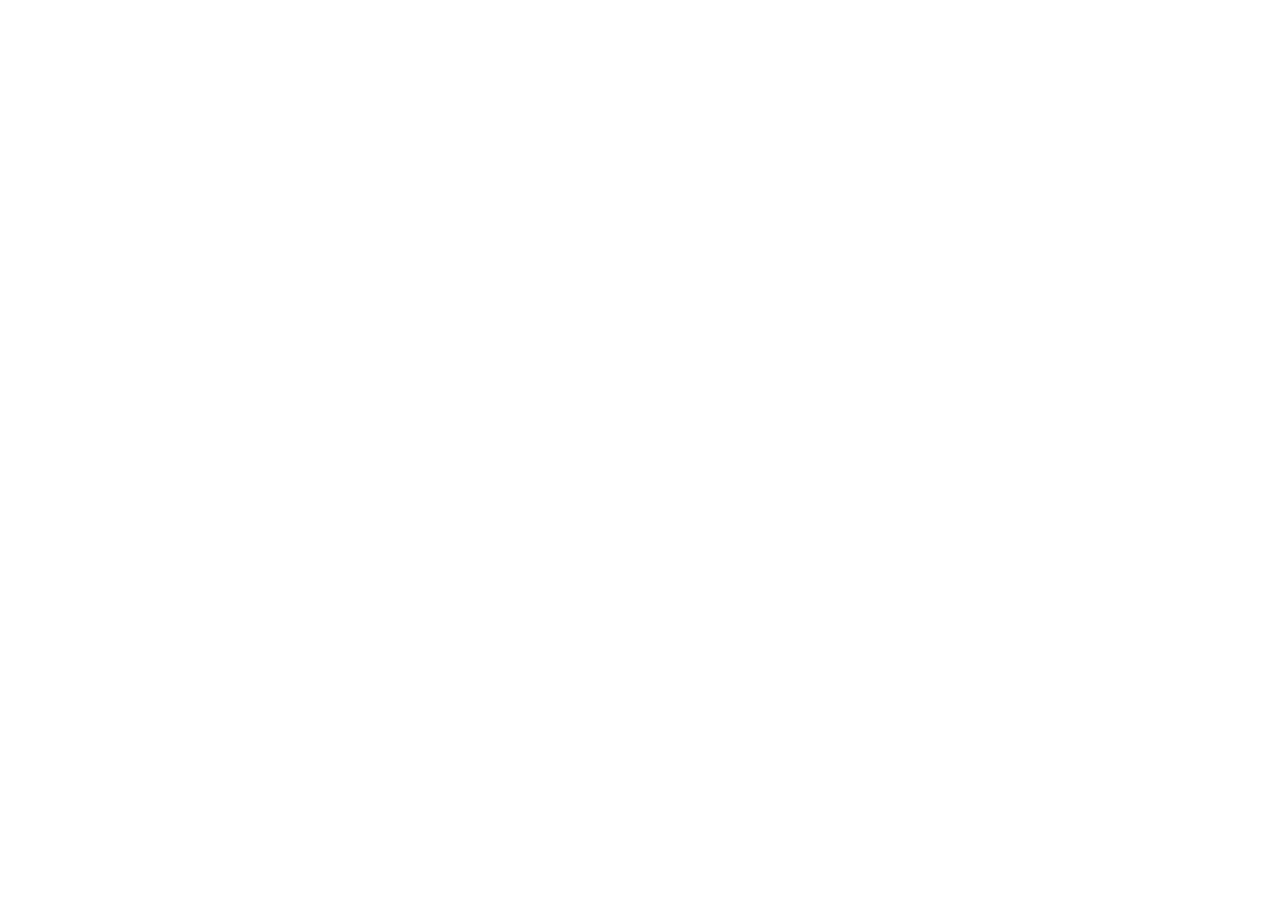
==== frontend/index.html @ 078fadd2 "After adding all the initial project files and setup" ====
<!DOCTYPE html>
<html lang="en">
<head>
    <meta charset="UTF-8">
    <meta name="viewport" content="width=device-width, initial-scale=1.0">
    <title>Dashboard - Inventory Management System</title>
    <!-- Google Fonts -->
    <link rel="preconnect" href="https://fonts.googleapis.com">
    <link rel="preconnect" href="https://fonts.gstatic.com" crossorigin>
    <link href="https://fonts.googleapis.com/css2?family=Poppins:wght@400;700;900&display=swap" rel="stylesheet">
    <!-- Fontawesome -->
    <link rel="stylesheet" href="https://cdnjs.cloudflare.com/ajax/libs/font-awesome/6.7.2/css/all.min.css" />
    <!-- Bootstrap -->
    <link rel="stylesheet" href="https://cdnjs.cloudflare.com/ajax/libs/bootstrap/5.3.3/css/bootstrap.min.css" />
    <!-- Custom Css -->
    <link rel="stylesheet" href="./assets/css/style.css">
    <!-- Js -->
    <script type="module" src="./assets/js/ui.js"></script>

</head>
<body>
    
</body>
</html>
---- frontend/assets/css/style.css ----
*{
    padding: 0;
    margin: 0;
    box-sizing: border-box;
}
:root{
    --white : #fff;
    --white-light : #f7fafc;
    --secondary: #142e14;
    --dark: #232323;
    --accent: #218af0;
    --accent-light: #2065aa;
}
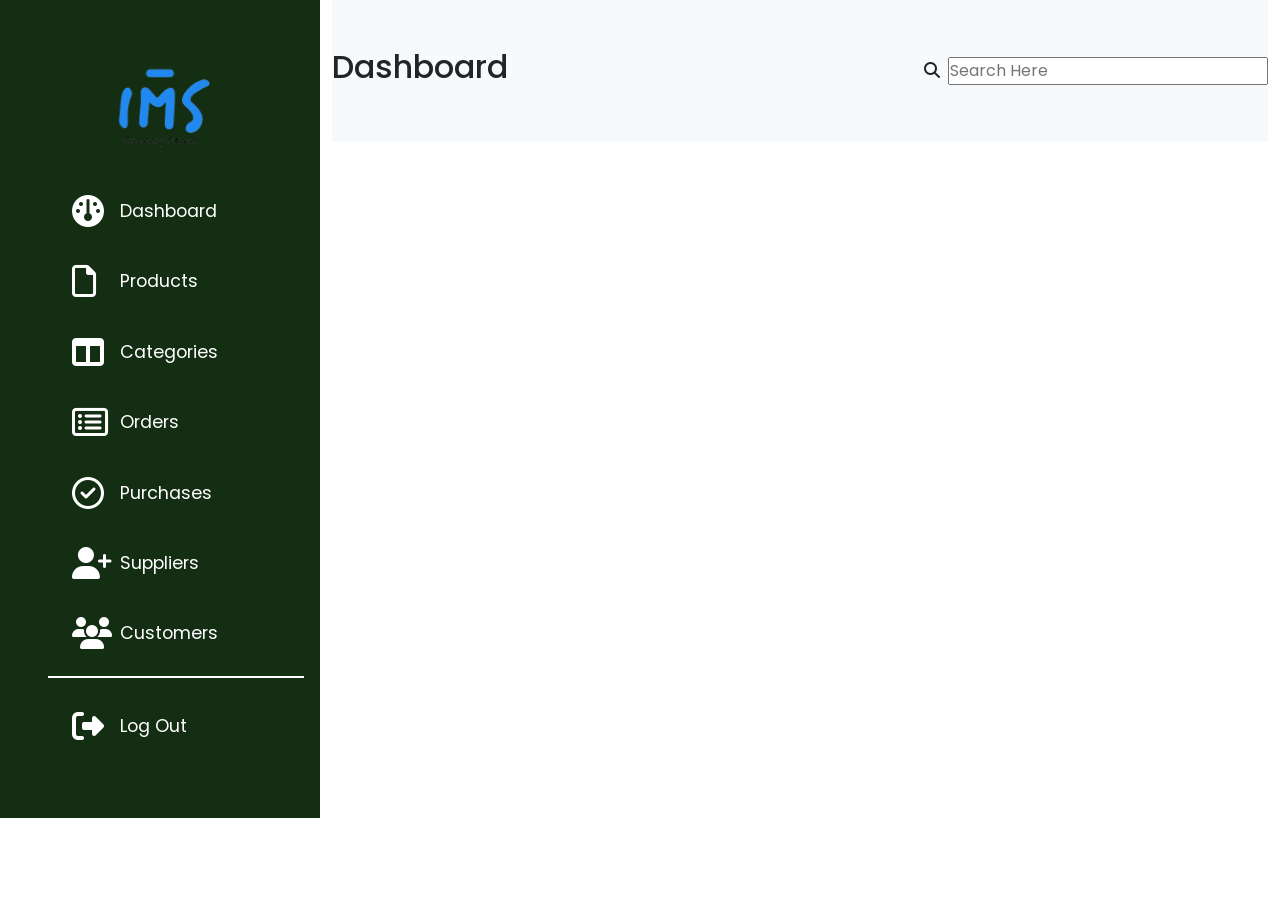
==== commit dc894d6f: "After adding basic UI interface" ====
--- a/frontend/index.html
+++ b/frontend/index.html
@@ -1,5 +1,6 @@
 <!DOCTYPE html>
 <html lang="en">
+
 <head>
     <meta charset="UTF-8">
     <meta name="viewport" content="width=device-width, initial-scale=1.0">
@@ -18,7 +19,70 @@
     <script type="module" src="./assets/js/ui.js"></script>
 
 </head>
+
 <body>
-    
+
+    <div class="container-fluid">
+        <div class="row">
+            <div class="col-md-3 g-0">
+                <header class="sidebar-header py-5 px-3">
+                    <figure class="logo">
+                        <a href="/">
+                            <img src="./assets/img/IMS-Logo.png" alt="IMS Logo" class="img-fluid">
+                        </a>
+                    </figure>
+                    <nav class="left-sidebar-nav">
+                        <ul>
+                            <a href="#">
+                                <li><i class="fa-solid fa-gauge"></i> Dashboard</li>
+                            </a>
+                            <a href="#">
+                                <li><i class="fa-regular fa-file"></i> Products</li>
+                            </a>
+                            <a href="#">
+                                <li><i class="fa-solid fa-table-columns"></i> Categories</li>
+                            </a>
+                            <a href="#">
+                                <li><i class="fa-regular fa-rectangle-list"></i> Orders</li>
+                            </a>
+                            <a href="#">
+                                <li><i class="fa-regular fa-circle-check"></i> Purchases</li>
+                            </a>
+                            <a href="#">
+                                <li><i class="fa-solid fa-user-plus"></i> Suppliers</li>
+                            </a>
+                            <a href="#">
+                                <li><i class="fa-solid fa-users"></i> Customers</li>
+                            </a>
+                            <a class="log-out" href="#">
+                                <li><i class="fa-solid fa-right-from-bracket"></i> Log Out</li>
+                            </a>
+
+                        </ul>
+                    </nav>
+
+                </header>
+            </div>
+            <div class="col-md-9">
+                <main>
+                    <header class="top-right-header py-5">
+                        <div class="d-flex justify-content-between align-items-center">
+                            <h2>Dashboard</h2>
+                            <div class="search-bar">
+                                <form action="">
+                                    <i class="fa-solid fa-magnifying-glass"></i> 
+                                    <label for="header-search"></label>
+                                    <input type="search" id="header-search" placeholder="Search Here">
+                                </form>
+                            </div>
+                        </div>
+                    </header>
+                </main>
+            </div>
+        </div>
+    </div>
+
+
 </body>
+
 </html>
--- a/frontend/assets/css/style.css
+++ b/frontend/assets/css/style.css
@@ -8,6 +8,45 @@
     --white-light : #f7fafc;
     --secondary: #142e14;
     --dark: #232323;
-    --accent: #218af0;
+    --accent: #2188f0;
     --accent-light: #2065aa;
 }
+
+body{
+    font-family: "Poppins", system-ui;
+}
+/* Header */
+.sidebar-header {
+    background: var(--secondary);
+    a{
+        color: var(--white);
+        text-decoration: none;
+        display: block;
+        padding: 0.7rem 1.5rem;
+        margin-bottom: 1rem;
+        font-size: 1.1rem;
+        line-height: 2rem;
+        transition: 0.5s ease-in-out all;
+        li{
+            list-style: none;
+            display: flex;
+            align-content: center;
+            i{
+                font-size: 2rem;
+                width: 3rem;
+                padding-right: 0.4rem;
+            }
+        }
+        &:not(.logo a):hover{
+            background: var(--accent);
+            border-radius: 0.6rem;
+        }
+    }
+    a.log-out{
+        padding-top:2rem;
+        border-top: 2px solid var(--white);
+    }
+}
+.top-right-header{
+    background: var(--white-light);
+}
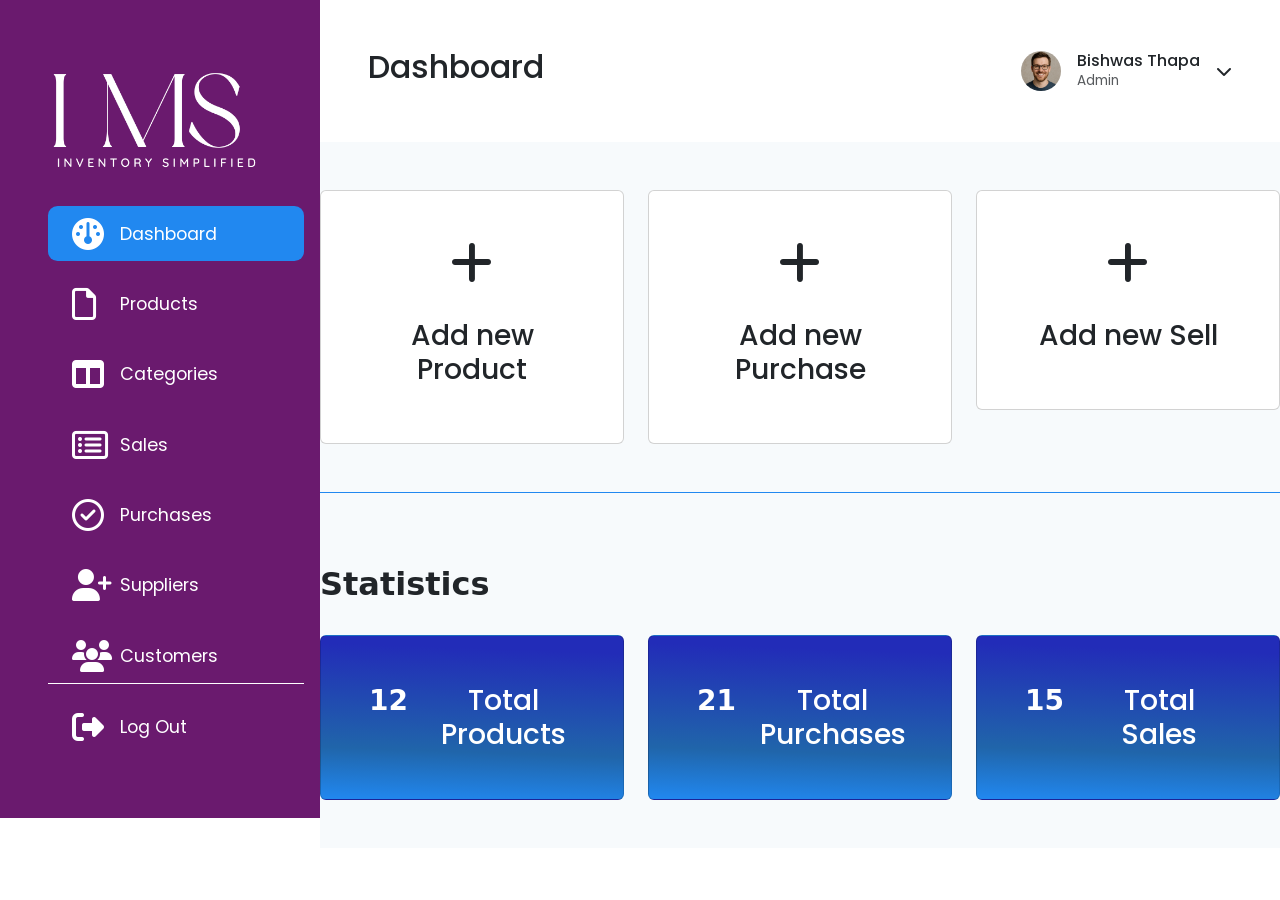
==== commit 421c6fdc: "After doing the milestone 2" ====
--- a/frontend/index.html
+++ b/frontend/index.html
@@ -22,7 +22,7 @@
 
 <body>
 
-    <div class="container-fluid">
+    <div class="container-fluid main-outer">
         <div class="row">
             <div class="col-md-3 g-0">
                 <header class="sidebar-header py-5 px-3">
@@ -33,19 +33,19 @@
                     </figure>
                     <nav class="left-sidebar-nav">
                         <ul>
-                            <a href="#">
+                            <a href="./index.html" class="active">
                                 <li><i class="fa-solid fa-gauge"></i> Dashboard</li>
                             </a>
-                            <a href="#">
+                            <a href="./products.html">
                                 <li><i class="fa-regular fa-file"></i> Products</li>
                             </a>
                             <a href="#">
                                 <li><i class="fa-solid fa-table-columns"></i> Categories</li>
                             </a>
-                            <a href="#">
-                                <li><i class="fa-regular fa-rectangle-list"></i> Orders</li>
+                            <a href="./sales.html">
+                                <li><i class="fa-regular fa-rectangle-list"></i> Sales</li>
                             </a>
-                            <a href="#">
+                            <a href="./purchases.html">
                                 <li><i class="fa-regular fa-circle-check"></i> Purchases</li>
                             </a>
                             <a href="#">
@@ -63,20 +63,105 @@
 
                 </header>
             </div>
-            <div class="col-md-9">
+            <div class="col-md-9 g-0">
                 <main>
-                    <header class="top-right-header py-5">
-                        <div class="d-flex justify-content-between align-items-center">
+                    <header class="d-flex justify-content-between align-items-center top-right-header py-5">
+                        <div class="ps-5">
                             <h2>Dashboard</h2>
-                            <div class="search-bar">
-                                <form action="">
-                                    <i class="fa-solid fa-magnifying-glass"></i> 
-                                    <label for="header-search"></label>
-                                    <input type="search" id="header-search" placeholder="Search Here">
-                                </form>
+                        </div>
+                        <div class="user-account">
+                            <div class="d-flex align-items-center gap-3 pe-5">
+                                <img src="./assets/img/user_1.png" class="img-fluid" alt="">
+                                <div>
+                                    <h5>Bishwas Thapa</h5>
+                                    <p>Admin</p>
+                                </div>
+                                <i class="fa-solid fa-chevron-down"></i>
                             </div>
                         </div>
                     </header>
+                    <div class="content">
+                        <section class="dashboard-main py-5">
+                            <div class="row">
+                                <div class="col-md-4">
+                                    <a href="#">
+                                        <div class="card card-inner p-5">
+                                            <i class="fa-solid fa-plus fa-3x"></i>
+                                            <h3>Add new Product</h3>
+                                        </div>
+                                    </a>
+                                </div>
+                                <div class="col-md-4">
+                                    <a href="#">
+                                        <div class="card card-inner p-5">
+                                            <i class="fa-solid fa-plus fa-3x"></i>
+                                            <h3>Add new Purchase</h3>
+                                        </div>
+                                    </a>
+                                </div>
+                                <div class="col-md-4">
+                                    <a href="#">
+                                        <div class="card card-inner p-5">
+                                            <i class="fa-solid fa-plus fa-3x"></i>
+                                            <h3>Add new Sell</h3>
+                                        </div>
+                                    </a>
+                                </div>
+                            </div>
+                        </section>
+                        <section class="statistics py-5">
+                            <div class="section-title py-4">
+                                <h5>
+                                    Statistics
+                                </h5>
+                            </div>
+                            <div class="row">
+                                <div class="col-md-4">
+                                    <a href="#">
+                                        <div class="card card-inner p-5">
+                                            <div class="d-flex gap-4">
+                                                <div class="left">
+                                                    <h3>12</h3>
+                                                </div>
+                                                <div class="right">
+                                                    <h3>Total Products</h3>
+                                                </div>
+                                            </div>
+                                        </div>
+                                    </a>
+                                </div>
+                                <div class="col-md-4">
+                                    <a href="#">
+                                        <div class="card card-inner p-5">
+                                            <div class="d-flex gap-4">
+                                                <div class="left">
+                                                    <h3>21</h3>
+                                                </div>
+                                                <div class="right">
+                                                    <h3>Total Purchases</h3>
+                                                </div>
+                                            </div>
+                                        </div>
+                                    </a>
+                                </div>
+                                <div class="col-md-4">
+                                    <a href="#">
+                                        <div class="card card-inner p-5">
+                                            <div class="d-flex gap-4">
+                                                <div class="left">
+                                                    <h3>15</h3>
+                                                </div>
+                                                <div class="right">
+                                                    <h3>Total Sales</h3>
+                                                </div>
+                                            </div>
+                                        </div>
+                                    </a>
+                                </div>
+                                
+                            </div>
+                        </section>
+                    </div>
                 </main>
             </div>
         </div>
--- a/frontend/assets/css/style.css
+++ b/frontend/assets/css/style.css
@@ -1,24 +1,39 @@
-*{
+* {
     padding: 0;
     margin: 0;
     box-sizing: border-box;
 }
-:root{
-    --white : #fff;
-    --white-light : #f7fafc;
-    --secondary: #142e14;
+
+:root {
+    --white: #fff;
+    --white-light: #f7fafc;
+    --secondary: #6a1a6e;
     --dark: #232323;
     --accent: #2188f0;
     --accent-light: #2065aa;
 }
 
-body{
+body {
     font-family: "Poppins", system-ui;
+}
+input{
+    padding: 0.5rem 2rem;;
+}
+/* Utility Classes */
+.bg-secondary{
+    background-color: var(--white)!important;
 }
 /* Header */
 .sidebar-header {
     background: var(--secondary);
-    a{
+    position: sticky;
+    top: 0;
+
+    .logo img {
+        height: 120px;
+    }
+
+    a {
         color: var(--white);
         text-decoration: none;
         display: block;
@@ -27,26 +42,163 @@
         font-size: 1.1rem;
         line-height: 2rem;
         transition: 0.5s ease-in-out all;
-        li{
+
+        li {
             list-style: none;
             display: flex;
             align-content: center;
-            i{
+
+            i {
                 font-size: 2rem;
                 width: 3rem;
                 padding-right: 0.4rem;
             }
         }
-        &:not(.logo a):hover{
+
+        &:not(.logo a):hover {
             background: var(--accent);
             border-radius: 0.6rem;
         }
-    }
-    a.log-out{
-        padding-top:2rem;
-        border-top: 2px solid var(--white);
-    }
-}
-.top-right-header{
+        &.active{
+            background: var(--accent);
+            border-radius: 0.6rem;
+        }
+    }
+
+    a:nth-last-child(2) {
+        border-bottom: 1px solid #fff;
+    }
+
+    a.log-out {
+        display: block;
+        margin-top: 1rem;
+        box-sizing: content-box;
+
+    }
+}
+
+.top-right-header {
+    background: var(--white);
+
+    .user-account {
+        img {
+            height: 40px;
+            border-radius: 50%;
+        }
+
+        h5 {
+            font-size: 1rem;
+            margin-bottom: 0;
+        }
+
+        p {
+            margin-bottom: 0;
+            opacity: 0.75;
+            font-size: 0.85rem;
+        }
+
+        i {
+            cursor: pointer;
+        }
+    }
+}
+
+.content {
     background: var(--white-light);
+}
+
+.dashboard-main {
+    a {
+        text-decoration: none;
+        text-align: center;
+
+        i {
+            padding-bottom: 2rem;
+        }
+    }
+
+    .card-inner {
+        transition: 0.5s all ease-in-out;
+
+        &:hover {
+            box-shadow: rgba(0, 0, 0, 0.16) 0px 3px 6px, rgba(0, 0, 0, 0.23) 0px 3px 6px;
+        }
+    }
+}
+
+.statistics {
+    border-top: 1px solid var(--accent);
+
+    h5 {
+        font-weight: bold;
+        font-size: 2rem;
+    }
+
+    .card-inner {
+        background: linear-gradient(2deg, var(--accent) 0%, var(--accent-light) 30%, rgb(34, 44, 184) 90%);
+    }
+
+    .left h3 {
+        font-weight: 900;
+    }
+
+    a {
+        text-decoration: none;
+        text-align: center;
+
+        i {
+            padding-bottom: 2rem;
+        }
+    }
+
+    h3 {
+        margin-bottom: 0;
+        color: #fff;
+    }
+
+    .card-inner {
+        &:hover {
+            background: var(--accent);
+        }
+    }
+}
+
+.title-and-breadcrumbs {
+
+    .breadcrumb {
+        display: flex;
+        align-items: center;
+
+        i {
+            padding-left: 0.5rem;
+            padding-right: 0.5rem;
+        }
+
+        span {
+            opacity: 0.8;
+        }
+    }
+}
+#products-inner > * {
+    .title{
+        width:25%;
+    }
+    .id,.price,.category,.stock,.action{
+        width: 15%;
+    }
+    p{
+        margin-bottom: 0;
+    }
+    
+}
+#products-inner .item-header p{
+    font-weight: bold;
+}
+.product-item{
+    border-bottom: 2px solid var(--white-light);
+    padding-top: 1rem;
+    padding-bottom: 1rem;
+    .action a{
+        padding-right: 0.4rem;
+    }
 }
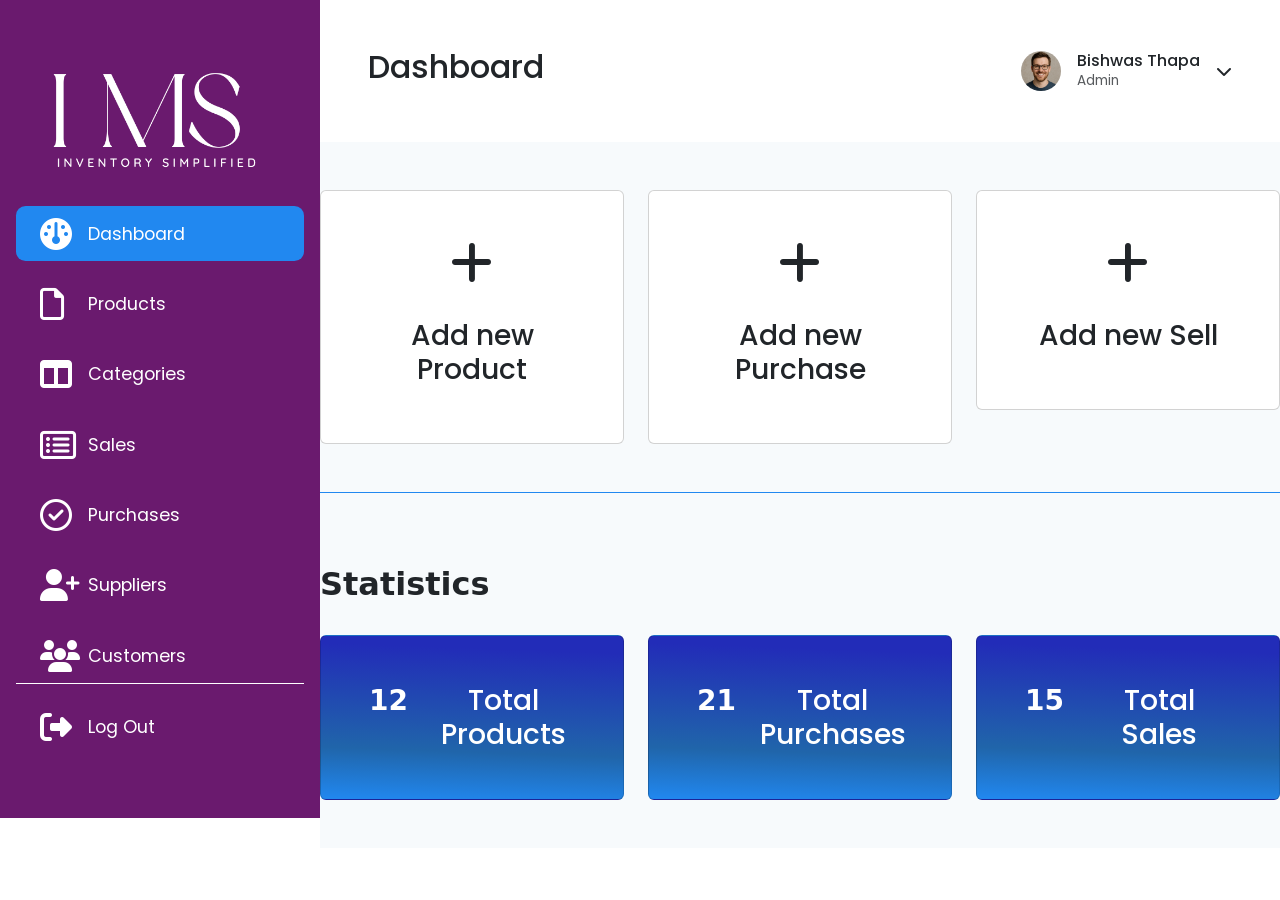
==== commit 76187a50: "After adding the updates for 4/9/2025" ====
--- a/frontend/index.html
+++ b/frontend/index.html
@@ -32,14 +32,14 @@
                         </a>
                     </figure>
                     <nav class="left-sidebar-nav">
-                        <ul>
+                        <ul class="ps-0">
                             <a href="./index.html" class="active">
                                 <li><i class="fa-solid fa-gauge"></i> Dashboard</li>
                             </a>
                             <a href="./products.html">
                                 <li><i class="fa-regular fa-file"></i> Products</li>
                             </a>
-                            <a href="#">
+                            <a href="./categories.html">
                                 <li><i class="fa-solid fa-table-columns"></i> Categories</li>
                             </a>
                             <a href="./sales.html">
@@ -48,10 +48,10 @@
                             <a href="./purchases.html">
                                 <li><i class="fa-regular fa-circle-check"></i> Purchases</li>
                             </a>
-                            <a href="#">
+                            <a href="./suppliers.html">
                                 <li><i class="fa-solid fa-user-plus"></i> Suppliers</li>
                             </a>
-                            <a href="#">
+                            <a href="./customers.html">
                                 <li><i class="fa-solid fa-users"></i> Customers</li>
                             </a>
                             <a class="log-out" href="#">
--- a/frontend/assets/css/style.css
+++ b/frontend/assets/css/style.css
@@ -19,9 +19,28 @@
 input{
     padding: 0.5rem 2rem;;
 }
+
 /* Utility Classes */
 .bg-secondary{
     background-color: var(--white)!important;
+}
+.btn{
+    padding-left: 2rem;
+    padding-right: 2rem;
+    padding-top: 0.85rem;
+    padding-bottom: 0.85rem;
+}
+.w-10{
+    width: 10%;
+}
+.w-20{
+    width: 20%;
+}
+.w-30{
+    width: 30%;
+}
+.w-40{
+    width: 40%;
 }
 /* Header */
 .sidebar-header {
@@ -201,4 +220,5 @@
     .action a{
         padding-right: 0.4rem;
     }
-}+}
+/* Category */
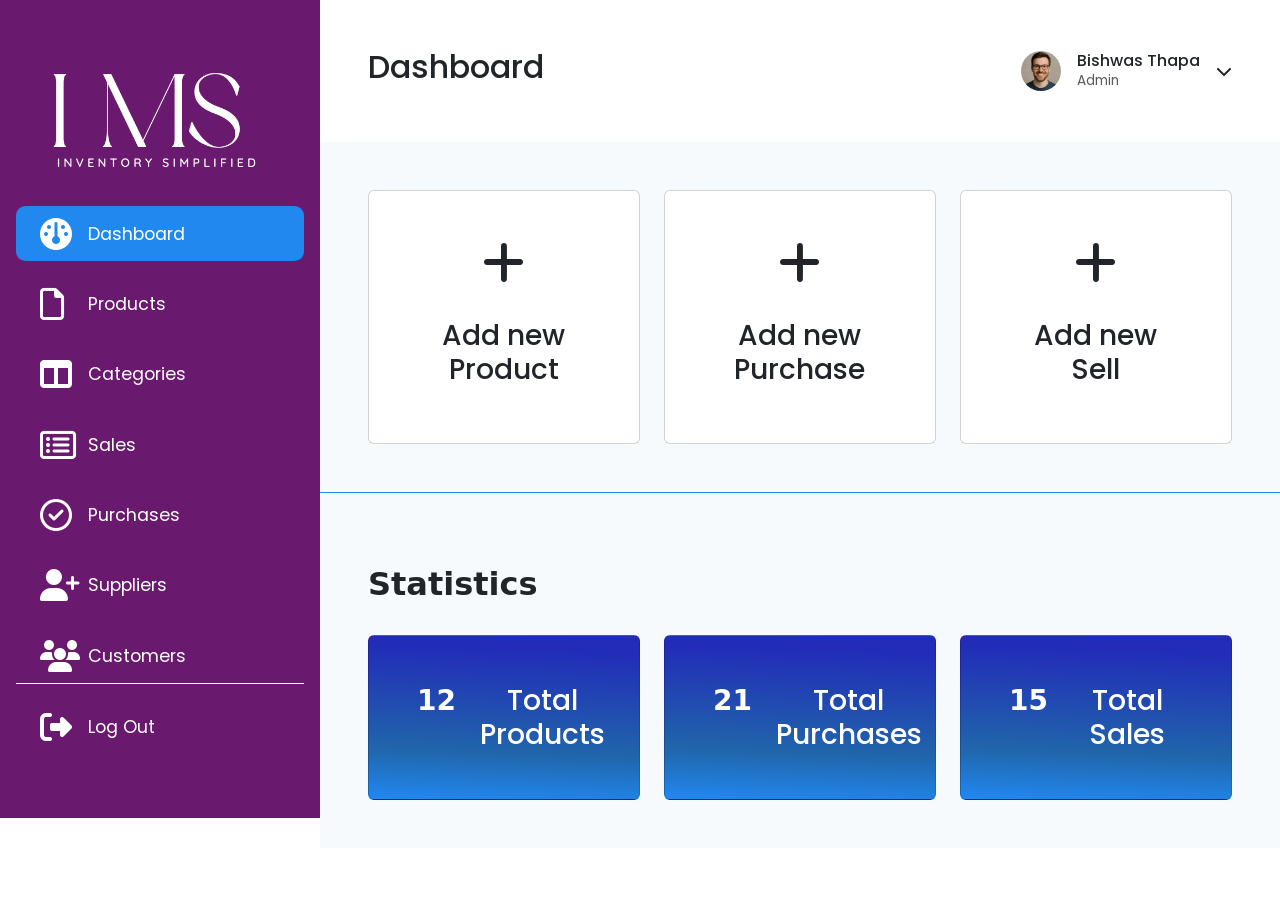
==== commit b577a80c: "After the milestone of 4/12/2025" ====
--- a/frontend/index.html
+++ b/frontend/index.html
@@ -81,7 +81,7 @@
                         </div>
                     </header>
                     <div class="content">
-                        <section class="dashboard-main py-5">
+                        <section class="dashboard-main p-5">
                             <div class="row">
                                 <div class="col-md-4">
                                     <a href="#">
@@ -109,7 +109,7 @@
                                 </div>
                             </div>
                         </section>
-                        <section class="statistics py-5">
+                        <section class="statistics p-5">
                             <div class="section-title py-4">
                                 <h5>
                                     Statistics
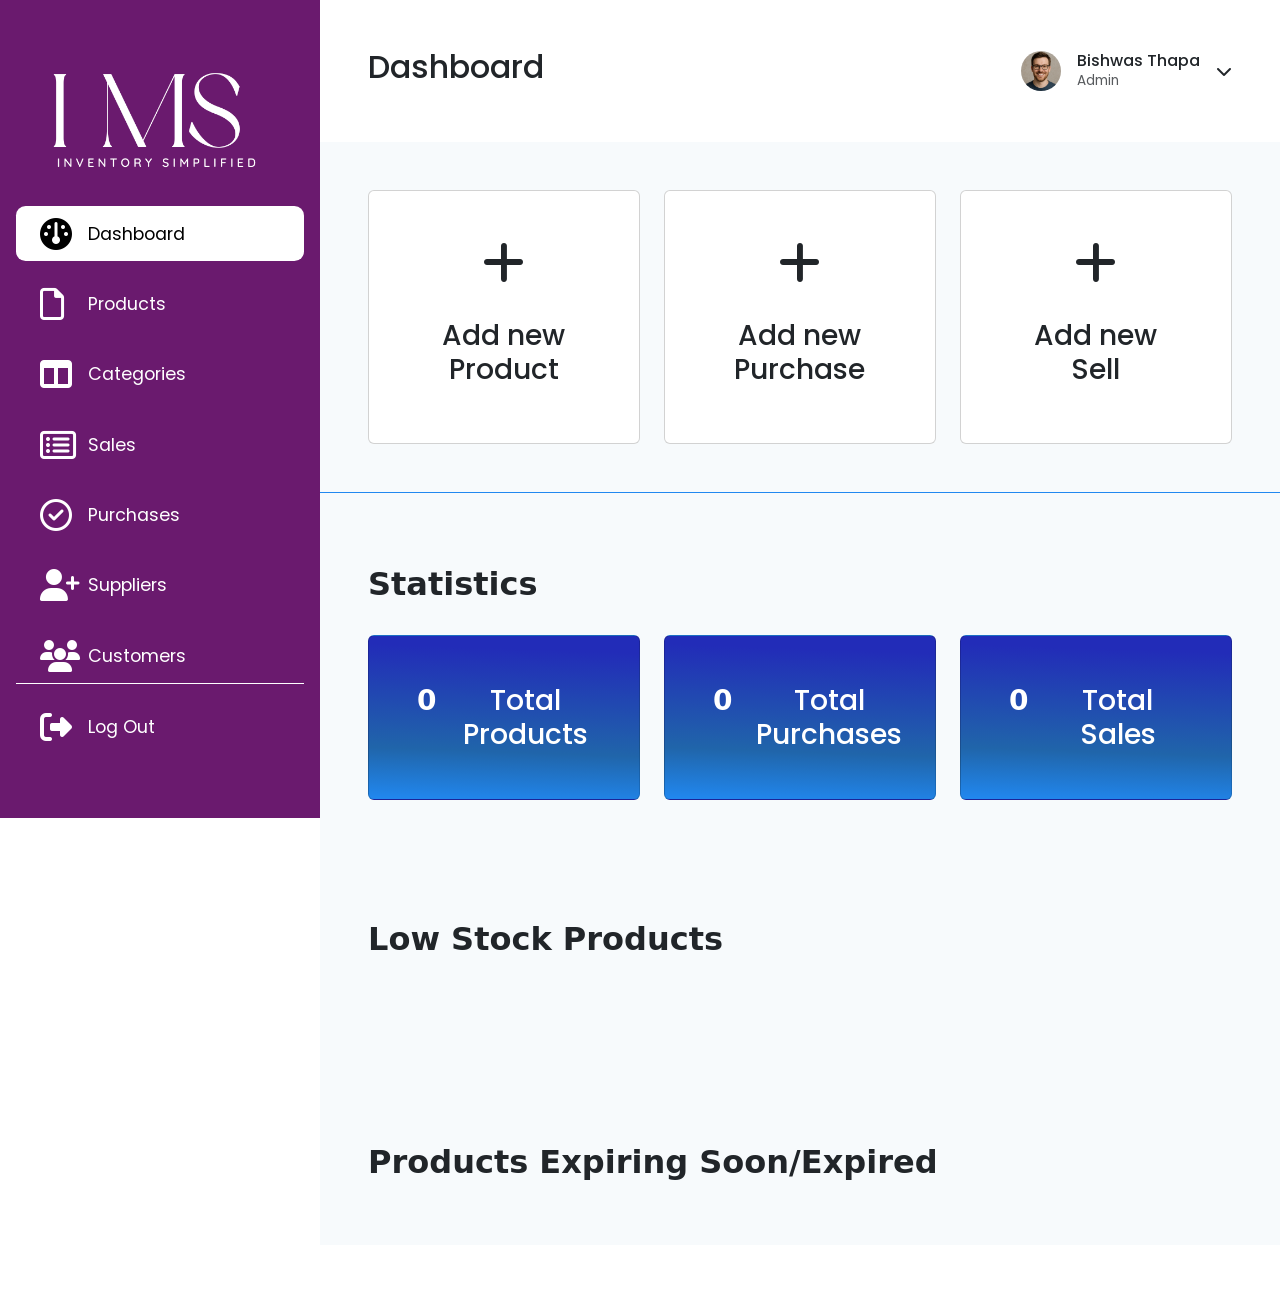
==== commit 49ce0004: "After adding all the forms and low stock/expiring products" ====
--- a/frontend/index.html
+++ b/frontend/index.html
@@ -16,7 +16,7 @@
     <!-- Custom Css -->
     <link rel="stylesheet" href="./assets/css/style.css">
     <!-- Js -->
-    <script type="module" src="./assets/js/ui.js"></script>
+    <script type="module" src="./assets/js/ui/dashboard-ui.js"></script>
 
 </head>
 
@@ -84,7 +84,7 @@
                         <section class="dashboard-main p-5">
                             <div class="row">
                                 <div class="col-md-4">
-                                    <a href="#">
+                                    <a href="./add-product.html">
                                         <div class="card card-inner p-5">
                                             <i class="fa-solid fa-plus fa-3x"></i>
                                             <h3>Add new Product</h3>
@@ -92,7 +92,7 @@
                                     </a>
                                 </div>
                                 <div class="col-md-4">
-                                    <a href="#">
+                                    <a href="./add-purchase.html">
                                         <div class="card card-inner p-5">
                                             <i class="fa-solid fa-plus fa-3x"></i>
                                             <h3>Add new Purchase</h3>
@@ -100,7 +100,7 @@
                                     </a>
                                 </div>
                                 <div class="col-md-4">
-                                    <a href="#">
+                                    <a href="./add-sale.html">
                                         <div class="card card-inner p-5">
                                             <i class="fa-solid fa-plus fa-3x"></i>
                                             <h3>Add new Sell</h3>
@@ -117,11 +117,11 @@
                             </div>
                             <div class="row">
                                 <div class="col-md-4">
-                                    <a href="#">
+                                    <a href="./products.html">
                                         <div class="card card-inner p-5">
                                             <div class="d-flex gap-4">
                                                 <div class="left">
-                                                    <h3>12</h3>
+                                                    <h3 id="totalProducts">0</h3>
                                                 </div>
                                                 <div class="right">
                                                     <h3>Total Products</h3>
@@ -131,11 +131,11 @@
                                     </a>
                                 </div>
                                 <div class="col-md-4">
-                                    <a href="#">
+                                    <a href="./purchases.html">
                                         <div class="card card-inner p-5">
                                             <div class="d-flex gap-4">
                                                 <div class="left">
-                                                    <h3>21</h3>
+                                                    <h3 id="totalPurchases">0</h3>
                                                 </div>
                                                 <div class="right">
                                                     <h3>Total Purchases</h3>
@@ -145,11 +145,11 @@
                                     </a>
                                 </div>
                                 <div class="col-md-4">
-                                    <a href="#">
+                                    <a href="./sales.html">
                                         <div class="card card-inner p-5">
                                             <div class="d-flex gap-4">
                                                 <div class="left">
-                                                    <h3>15</h3>
+                                                    <h3 id="totalSales">0</h3>
                                                 </div>
                                                 <div class="right">
                                                     <h3>Total Sales</h3>
@@ -158,9 +158,27 @@
                                         </div>
                                     </a>
                                 </div>
-                                
+
                             </div>
                         </section>
+                        <section id="low-stock-section" class="mb-5 p-5">
+                            <div class="section-title py-4">
+                                <h5>
+                                    Low Stock Products
+                                </h5>
+                            </div>
+                            <div id="low-stock-list" class="row g-3"></div>
+                        </section>
+
+                        <section id="expiring-soon-section" class="mb-5 p-5">
+                            <div class="section-title py-4">
+                                <h5>
+                                    Products Expiring Soon/Expired
+                                </h5>
+                            </div>
+                            <div id="expiring-soon-list" class="row g-3"></div>
+                        </section>
+
                     </div>
                 </main>
             </div>
--- a/frontend/assets/css/style.css
+++ b/frontend/assets/css/style.css
@@ -16,32 +16,47 @@
 body {
     font-family: "Poppins", system-ui;
 }
-input{
-    padding: 0.5rem 2rem;;
+
+input {
+    padding: 0.5rem 2rem;
+    ;
 }
 
 /* Utility Classes */
-.bg-secondary{
-    background-color: var(--white)!important;
-}
-.btn{
+.bg-secondary {
+    background-color: var(--white) !important;
+}
+
+.btn {
     padding-left: 2rem;
     padding-right: 2rem;
     padding-top: 0.85rem;
     padding-bottom: 0.85rem;
 }
-.w-10{
+
+.w-10 {
     width: 10%;
 }
-.w-20{
+
+.w-20 {
     width: 20%;
 }
-.w-30{
+
+.w-30 {
     width: 30%;
 }
-.w-40{
+
+.w-40 {
     width: 40%;
 }
+
+.section-title {
+    h5 {
+        font-weight: bold;
+        font-size: 2rem;
+    }
+}
+
 /* Header */
 .sidebar-header {
     background: var(--secondary);
@@ -75,11 +90,14 @@
         }
 
         &:not(.logo a):hover {
-            background: var(--accent);
+            color: #000;
+            background: #ffffff;
             border-radius: 0.6rem;
         }
-        &.active{
-            background: var(--accent);
+
+        &.active {
+            color: #000;
+            background: #ffffff;
             border-radius: 0.6rem;
         }
     }
@@ -148,10 +166,7 @@
 .statistics {
     border-top: 1px solid var(--accent);
 
-    h5 {
-        font-weight: bold;
-        font-size: 2rem;
-    }
+
 
     .card-inner {
         background: linear-gradient(2deg, var(--accent) 0%, var(--accent-light) 30%, rgb(34, 44, 184) 90%);
@@ -198,27 +213,213 @@
         }
     }
 }
-#products-inner > * {
-    .title{
-        width:25%;
-    }
-    .id,.price,.category,.stock,.action{
+
+#products-inner>* {
+    .title {
+        width: 25%;
+    }
+
+    .id,
+    .price,
+    .category,
+    .stock,
+    .action {
         width: 15%;
     }
-    p{
+
+    p {
         margin-bottom: 0;
     }
-    
-}
-#products-inner .item-header p{
+
+}
+
+#products-inner .item-header p {
     font-weight: bold;
 }
-.product-item{
+
+.product-item {
     border-bottom: 2px solid var(--white-light);
     padding-top: 1rem;
     padding-bottom: 1rem;
-    .action a{
+
+    .action a {
         padding-right: 0.4rem;
     }
 }
+
 /* Category */
+
+/* View Product */
+.view-product-container {
+    .product-card {
+        background-color: #ffffff;
+        border-radius: 12px;
+        box-shadow: 0 10px 25px rgba(0, 0, 0, 0.08);
+        max-width: 420px;
+        width: 100%;
+        padding: 24px 28px;
+        transition: transform 0.3s ease;
+    }
+
+    .product-card:hover {
+        transform: translateY(-5px);
+    }
+
+    .product-card h2 {
+        font-size: 1.5rem;
+        color: #222;
+        margin-bottom: 4px;
+    }
+
+    .subtitle {
+        color: #777;
+        font-size: 0.9rem;
+        margin-bottom: 20px;
+    }
+
+    .info-group {
+        display: flex;
+        justify-content: space-between;
+        margin-bottom: 12px;
+    }
+
+    .info-label {
+        color: #555;
+        font-weight: 500;
+    }
+
+    .info-value {
+        color: #000;
+        font-weight: 600;
+    }
+
+    .divider {
+        height: 1px;
+        background-color: #e2e2e2;
+        margin: 16px 0;
+    }
+
+    .badge {
+        background-color: #17a2b8;
+        color: #fff;
+        font-size: 0.75rem;
+        padding: 3px 8px;
+        border-radius: 6px;
+        font-weight: 500;
+    }
+}
+
+/* For Tables */
+.item-header {
+    background: var(--secondary);
+    color: var(--white);
+    padding-top: 0.5rem;
+    padding-bottom: 0.5rem;
+    margin-bottom: 0.4rem;
+    padding-left: 0.4rem;
+
+    p {
+        margin-bottom: 0;
+    }
+}
+
+#low-stock-list {
+    .low-stock-wrapper {
+        background-color: #fff8f8;
+        padding: 2rem;
+        border-radius: 12px;
+        box-shadow: 0 4px 12px rgba(255, 0, 0, 0.05);
+        margin-bottom: 2rem;
+    }
+
+    .section-title {
+        font-weight: 700;
+        font-size: 1.5rem;
+    }
+
+    .low-stock-card {
+        border: 1px solid #f8d7da;
+        border-left: 6px solid #dc3545;
+        border-radius: 10px;
+        padding: 1.2rem 1.4rem;
+        background-color: #fff;
+        transition: transform 0.2s ease;
+    }
+
+    .low-stock-card a{
+        text-decoration: none;
+    }
+
+    .low-stock-card:hover {
+        transform: translateY(-3px);
+        box-shadow: 0 4px 14px rgba(0, 0, 0, 0.06);
+    }
+
+    .low-stock-card h5 {
+        font-size: 1.2rem;
+        margin-bottom: 0.5rem;
+    }
+
+    .low-stock-card p {
+        margin: 0.2rem 0;
+        color: #333;
+        font-size: 0.95rem;
+    }
+
+    .low-stock-card .badge {
+        font-size: 0.75rem;
+        background-color: #dc3545;
+        color: white;
+        padding: 0.3rem 0.6rem;
+        border-radius: 5px;
+    }
+
+}
+
+#expiring-soon-list {
+    .expiring-wrapper {
+        background-color: #fffbea;
+        padding: 2rem;
+        border-radius: 12px;
+        box-shadow: 0 4px 12px rgba(255, 193, 7, 0.05);
+        margin-bottom: 2rem;
+    }
+
+    .expiring-card {
+        border: 1px solid #ffeeba;
+        border-left: 6px solid #ffc107;
+        border-radius: 10px;
+        padding: 1.2rem 1.4rem;
+        background-color: #fff;
+        transition: transform 0.2s ease;
+    }
+
+    .expiring-card a{
+        text-decoration: none;
+    }
+
+    .expiring-card:hover {
+        transform: translateY(-3px);
+        box-shadow: 0 4px 14px rgba(0, 0, 0, 0.06);
+    }
+
+    .expiring-card h5 {
+        font-size: 1.2rem;
+        margin-bottom: 0.5rem;
+    }
+
+    .expiring-card p {
+        margin: 0.2rem 0;
+        color: #333;
+        font-size: 0.95rem;
+    }
+
+    .expiring-card .badge {
+        font-size: 0.75rem;
+        background-color: #ffc107;
+        color: black;
+        padding: 0.3rem 0.6rem;
+        border-radius: 5px;
+    }
+
+}
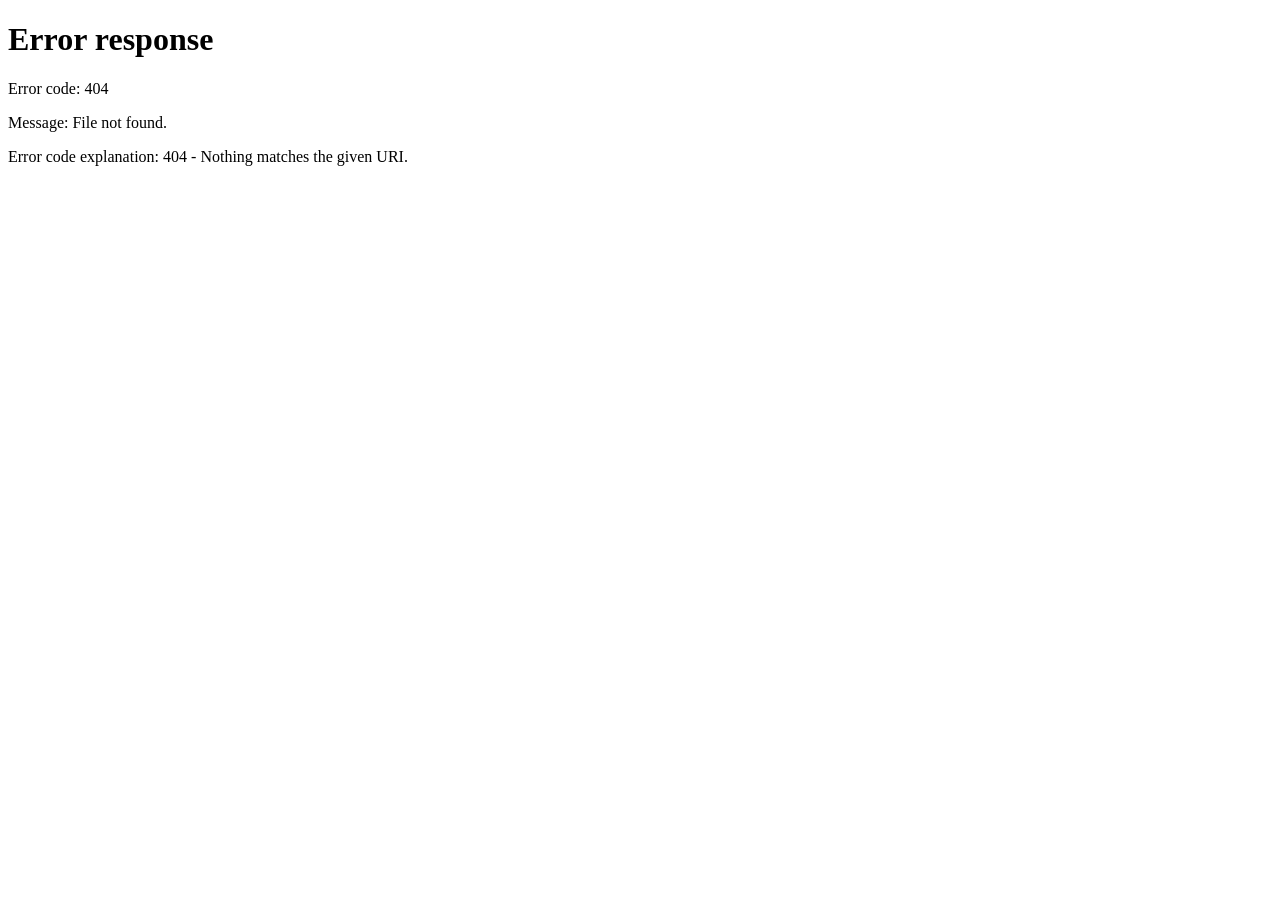
==== commit b8291092: "After doing the finishing touch" ====
--- a/frontend/index.html
+++ b/frontend/index.html
@@ -15,8 +15,14 @@
     <link rel="stylesheet" href="https://cdnjs.cloudflare.com/ajax/libs/bootstrap/5.3.3/css/bootstrap.min.css" />
     <!-- Custom Css -->
     <link rel="stylesheet" href="./assets/css/style.css">
+    <!-- Animate On Scroll -->
+    <link href="https://unpkg.com/aos@2.3.1/dist/aos.css" rel="stylesheet">
     <!-- Js -->
     <script type="module" src="./assets/js/ui/dashboard-ui.js"></script>
+    <!-- AOS Js -->
+    <script src="https://unpkg.com/aos@2.3.1/dist/aos.js"></script>
+
+
 
 </head>
 
@@ -65,51 +71,112 @@
             </div>
             <div class="col-md-9 g-0">
                 <main>
-                    <header class="d-flex justify-content-between align-items-center top-right-header py-5">
+                    <aside class="d-flex justify-content-between align-items-center top-right-header py-5">
                         <div class="ps-5">
                             <h2>Dashboard</h2>
+                        </div>
+                        <div class="full-screen-screen">
+                            <i id="full-screen-icon" title="Full Screen Mode" class="fa-solid fa-2x fa-maximize"></i>
                         </div>
                         <div class="user-account">
                             <div class="d-flex align-items-center gap-3 pe-5">
                                 <img src="./assets/img/user_1.png" class="img-fluid" alt="">
                                 <div>
-                                    <h5>Bishwas Thapa</h5>
+                                    <h5 id="user-name">Bishwas Thapa</h5>
                                     <p>Admin</p>
                                 </div>
-                                <i class="fa-solid fa-chevron-down"></i>
                             </div>
                         </div>
-                    </header>
+                    </aside>
                     <div class="content">
-                        <section class="dashboard-main p-5">
+                        <section class="dashboard-main p-5" data-aos="fade-up" data-aos-delay="100">
+                            <form action="" id="rearrange-cards-form">
+                                <div class="input-label">
+                                    <input type="checkbox" name="" id="rearrange-cards">
+                                    <label for="rearrange-cards">Re-arrange the cards</label>
+                                </div>
+                            </form>
+                            <aside class="card-list d-none ">
+                                <div class="d-flex flex-wrap gap-3">
+                                    <div class="card-item" id="card-product">
+                                        <a href="./add-product.html">
+                                            <div class="card card-inner p-5">
+                                                <i class="fa-solid fa-plus"></i>
+                                                <h6>Add new Product</h6>
+                                            </div>
+                                        </a>
+                                    </div>
+                                    <div class="card-item" id="card-purchase">
+                                        <a href="./add-purchase.html">
+                                            <div class="card card-inner p-5">
+                                                <i class="fa-solid fa-plus"></i>
+                                                <h6>Add new Purchase</h6>
+                                            </div>
+                                        </a>
+                                    </div>
+                                    <div class="card-item" id="card-sale">
+                                        <a href="./add-sale.html">
+                                            <div class="card card-inner p-5">
+                                                <i class="fa-solid fa-plus"></i>
+                                                <h6>Add new Sell</h6>
+                                            </div>
+                                        </a>
+                                    </div>
+                                    <div class="card-item" id="card-category">
+                                        <a href="./add-category.html">
+                                            <div class="card card-inner p-5">
+                                                <i class="fa-solid fa-plus"></i>
+                                                <h6>Add new Category</h6>
+                                            </div>
+                                        </a>
+                                    </div>
+                                    <div class="card-item" id="card-customer">
+                                        <a href="./add-customer.html">
+                                            <div class="card card-inner p-5">
+                                                <i class="fa-solid fa-plus"></i>
+                                                <h6>Add new Customer</h6>
+                                            </div>
+                                        </a>
+                                    </div>
+                                </div>
+                            </aside>
+                            <div class="render-list">
+                                <div class="d-flex gap-3 flex-wrap">
+                                    <div class="card-item">
+                                        <a href="./add-product.html">
+                                            <div class="card-inner p-5">
+                                                <i class="fa-solid fa-plus"></i>
+                                                <h6>Add new Product</h6>
+                                            </div>
+                                        </a>
+                                    </div>
+                                    <div class="card-item">
+                                        <a href="./add-purchase.html">
+                                            <div class="card-inner p-5">
+                                                <i class="fa-solid fa-plus"></i>
+                                                <h6>Add new Purchase</h6>
+                                            </div>
+                                        </a>
+                                    </div>
+                                    <div class="card-item">
+                                        <a href="./add-sale.html">
+                                            <div class="card-inner p-5">
+                                                <i class="fa-solid fa-plus"></i>
+                                                <h6>Add new Sell</h6>
+                                            </div>
+                                        </a>
+                                    </div>
+                                </div>
+                            </div>
+                        </section>
+                        <section class="p-5 greetings bg-secondary" data-aos="fade-up" data-aos-delay="500">
                             <div class="row">
-                                <div class="col-md-4">
-                                    <a href="./add-product.html">
-                                        <div class="card card-inner p-5">
-                                            <i class="fa-solid fa-plus fa-3x"></i>
-                                            <h3>Add new Product</h3>
-                                        </div>
-                                    </a>
-                                </div>
-                                <div class="col-md-4">
-                                    <a href="./add-purchase.html">
-                                        <div class="card card-inner p-5">
-                                            <i class="fa-solid fa-plus fa-3x"></i>
-                                            <h3>Add new Purchase</h3>
-                                        </div>
-                                    </a>
-                                </div>
-                                <div class="col-md-4">
-                                    <a href="./add-sale.html">
-                                        <div class="card card-inner p-5">
-                                            <i class="fa-solid fa-plus fa-3x"></i>
-                                            <h3>Add new Sell</h3>
-                                        </div>
-                                    </a>
-                                </div>
-                            </div>
-                        </section>
-                        <section class="statistics p-5">
+                                <h3>Welcome to LMS!</h3>
+                                <h4 id="user-greeting-name">Bishwas</h4>
+
+                            </div>
+                        </section>
+                        <section class="statistics p-5" data-aos="fade-up" data-aos-delay="750">
                             <div class="section-title py-4">
                                 <h5>
                                     Statistics
@@ -118,13 +185,13 @@
                             <div class="row">
                                 <div class="col-md-4">
                                     <a href="./products.html">
-                                        <div class="card card-inner p-5">
+                                        <div class="card card-inner bg-primary my-2 p-5">
                                             <div class="d-flex gap-4">
                                                 <div class="left">
                                                     <h3 id="totalProducts">0</h3>
                                                 </div>
                                                 <div class="right">
-                                                    <h3>Total Products</h3>
+                                                    <h4>Total Products</h4>
                                                 </div>
                                             </div>
                                         </div>
@@ -132,13 +199,13 @@
                                 </div>
                                 <div class="col-md-4">
                                     <a href="./purchases.html">
-                                        <div class="card card-inner p-5">
+                                        <div class="card card-inner bg-primary my-2 p-5">
                                             <div class="d-flex gap-4">
                                                 <div class="left">
                                                     <h3 id="totalPurchases">0</h3>
                                                 </div>
                                                 <div class="right">
-                                                    <h3>Total Purchases</h3>
+                                                    <h4>Total Purchases</h4>
                                                 </div>
                                             </div>
                                         </div>
@@ -146,13 +213,13 @@
                                 </div>
                                 <div class="col-md-4">
                                     <a href="./sales.html">
-                                        <div class="card card-inner p-5">
+                                        <div class="card card-inner bg-primary my-2 p-5">
                                             <div class="d-flex gap-4">
                                                 <div class="left">
                                                     <h3 id="totalSales">0</h3>
                                                 </div>
                                                 <div class="right">
-                                                    <h3>Total Sales</h3>
+                                                    <h4>Total Sales</h4>
                                                 </div>
                                             </div>
                                         </div>
@@ -161,26 +228,46 @@
 
                             </div>
                         </section>
-                        <section id="low-stock-section" class="mb-5 p-5">
+                        <section id="low-stock-section" data-aos="fade-up" class="bg-secondary p-5">
                             <div class="section-title py-4">
                                 <h5>
                                     Low Stock Products
                                 </h5>
                             </div>
-                            <div id="low-stock-list" class="row g-3"></div>
-                        </section>
-
-                        <section id="expiring-soon-section" class="mb-5 p-5">
+                            <div id="low-stock-list" class="row g-3">
+                                Loading the data...
+                            </div>
+                        </section>
+
+                        <section id="expiring-soon-section" data-aos="fade-up" class="p-5">
                             <div class="section-title py-4">
                                 <h5>
                                     Products Expiring Soon/Expired
                                 </h5>
                             </div>
-                            <div id="expiring-soon-list" class="row g-3"></div>
+                            <div id="expiring-soon-list" class="row g-3">
+                                Loading the data...
+                            </div>
+                        </section>
+
+                        <section id="video-section" data-aos="fade-up" class="p-5">
+                            <div class="section-title py-4">
+                                <h5>
+                                    How we simplify the Inventory Management
+                                </h5>
+                            </div>
+                            <article class="video">
+                                <video controls>
+                                    <source src="./assets/img/Inventory Video.mp4" type="video/mp4">
+                                </video>
+                            </article>
                         </section>
 
                     </div>
                 </main>
+                <footer class="bg-primary text-center p-4">
+                    Copyright &copy; 2025 | Bishwas Thapa | All Rights Reserved
+                </footer>
             </div>
         </div>
     </div>
--- a/frontend/assets/css/style.css
+++ b/frontend/assets/css/style.css
@@ -7,13 +7,17 @@
 :root {
     --white: #fff;
     --white-light: #f7fafc;
+    --gray: #d0d0d0;
     --secondary: #6a1a6e;
     --dark: #232323;
     --accent: #2188f0;
     --accent-light: #2065aa;
-}
-
-body {
+    --red: rgb(216, 14, 14);
+}
+
+body,
+button,
+::placeholder {
     font-family: "Poppins", system-ui;
 }
 
@@ -22,7 +26,22 @@
     ;
 }
 
+
 /* Utility Classes */
+.fa-trash {
+    color: var(--red);
+}
+
+.fa-pencil {
+    color: var(--accent-light);
+}
+
+video {
+    width: 100%;
+    height: auto;
+    aspect-ratio: 16/9;
+}
+
 .bg-secondary {
     background-color: var(--white) !important;
 }
@@ -57,11 +76,38 @@
     }
 }
 
+.action a {
+    color: var(--dark);
+    padding-right: 0.6rem;
+    transition: 0.5s ease-in-out all;
+
+    &:hover {
+        color: var(--accent);
+    }
+}
+
+.red-border {
+    border-color: var(--red) !important;
+}
+
+.validation-msg {
+    color: var(--red);
+}
+
+footer {
+    color: var(--white);
+}
+
 /* Header */
+#full-screen-icon {
+    cursor: pointer;
+}
+
 .sidebar-header {
     background: var(--secondary);
     position: sticky;
     top: 0;
+    min-height: 100vh;
 
     .logo img {
         height: 120px;
@@ -154,23 +200,55 @@
         }
     }
 
-    .card-inner {
+    .drag-and-drop-on {
+        padding-left: 1rem;
+        padding-right: 1rem;
+        border: 1px dashed var(--accent-light);
+    }
+
+    .card-item {
         transition: 0.5s all ease-in-out;
+        width: 30.333%;
+        background: var(--white);
+        border-radius: 12px;
 
         &:hover {
-            box-shadow: rgba(0, 0, 0, 0.16) 0px 3px 6px, rgba(0, 0, 0, 0.23) 0px 3px 6px;
+
+            a i,
+            a h6 {
+                color: var(--white);
+            }
+
+            box-shadow: rgba(0, 0, 0, 0.16) 0px 3px 6px,
+            rgba(0, 0, 0, 0.23) 0px 3px 6px;
+            background: var(--accent) !important;
+        }
+
+        .card {
+            background: unset;
+        }
+    }
+
+    .card-list {
+        margin-bottom: 2rem;
+    }
+
+    .render-list,
+    .card-list {
+
+        padding-top: 2rem;
+        padding-bottom: 2rem;
+    }
+
+    .card-list {
+        .card-item {
+            width: 18%;
         }
     }
 }
 
 .statistics {
     border-top: 1px solid var(--accent);
-
-
-
-    .card-inner {
-        background: linear-gradient(2deg, var(--accent) 0%, var(--accent-light) 30%, rgb(34, 44, 184) 90%);
-    }
 
     .left h3 {
         font-weight: 900;
@@ -185,7 +263,8 @@
         }
     }
 
-    h3 {
+    h3,
+    h4 {
         margin-bottom: 0;
         color: #fff;
     }
@@ -241,9 +320,15 @@
     border-bottom: 2px solid var(--white-light);
     padding-top: 1rem;
     padding-bottom: 1rem;
+    padding-left: 0.25rem;
+    padding-right: 0.25rem;
 
     .action a {
         padding-right: 0.4rem;
+    }
+
+    &:nth-child(2n) {
+        background: var(--gray);
     }
 }
 
@@ -346,7 +431,7 @@
         transition: transform 0.2s ease;
     }
 
-    .low-stock-card a{
+    .low-stock-card a {
         text-decoration: none;
     }
 
@@ -378,7 +463,7 @@
 
 #expiring-soon-list {
     .expiring-wrapper {
-        background-color: #fffbea;
+        background-color: var(--white-light);
         padding: 2rem;
         border-radius: 12px;
         box-shadow: 0 4px 12px rgba(255, 193, 7, 0.05);
@@ -386,15 +471,15 @@
     }
 
     .expiring-card {
-        border: 1px solid #ffeeba;
-        border-left: 6px solid #ffc107;
+        border: 1px solid var(--accent-light);
+        border-left: 6px solid var(--secondary);
         border-radius: 10px;
         padding: 1.2rem 1.4rem;
-        background-color: #fff;
+        background-color: var(--white);
         transition: transform 0.2s ease;
     }
 
-    .expiring-card a{
+    .expiring-card a {
         text-decoration: none;
     }
 
@@ -410,16 +495,227 @@
 
     .expiring-card p {
         margin: 0.2rem 0;
-        color: #333;
+        color: var(--dark);
         font-size: 0.95rem;
     }
 
     .expiring-card .badge {
         font-size: 0.75rem;
-        background-color: #ffc107;
-        color: black;
+        background-color: var(--accent);
+        color: var(--white);
         padding: 0.3rem 0.6rem;
         border-radius: 5px;
     }
 
+}
+
+.login-screen {
+    height: 100vh;
+    display: grid;
+    place-content: center;
+
+    .content-screen {
+
+        display: flex;
+        flex-wrap: nowrap;
+        overflow: hidden;
+        max-width: 960px;
+        margin: 0 auto;
+        border-radius: 8px;
+        box-shadow: rgba(60, 64, 67, 0.3) 0px 1px 2px 0px, rgba(60, 64, 67, 0.15) 0px 1px 3px 1px;
+
+        .flex-container:first-child {
+            left: 0;
+            position: relative;
+        }
+
+        .flex-container:last-child {
+            left: 0;
+            position: relative;
+        }
+
+        &.second-slide-active {
+            .flex-container:first-child {
+                left: -100%;
+                position: relative;
+            }
+
+            .flex-container:last-child {
+                left: -100%;
+                position: relative;
+            }
+        }
+    }
+
+
+    .flex-container {
+        transition: all 1s ease-in-out;
+        min-width: 100%;
+        height: 75vh;
+        display: flex;
+        justify-content: center;
+
+        .left-section {
+            background: var(--secondary);
+            padding-left: 2rem;
+            padding-right: 2rem;
+            width: 50%;
+            display: grid;
+            place-content: center;
+
+            figure {
+                text-align: center;
+
+                img {
+                    max-width: 75%;
+                    height: auto;
+                }
+            }
+        }
+
+        .right-section {
+            padding-left: 5%;
+            width: 50%;
+            padding-right: 2rem;
+
+            .right-inner {
+                max-width: 400px;
+                display: flex;
+                gap: 1rem;
+                height: 100%;
+                flex-direction: column;
+                justify-content: center;
+
+                #login-form,
+                #signup-form {
+
+                    #login-btn,
+                    #signup-btn {
+                        width: 100%;
+                        border: none;
+                        border-radius: 25px;
+                        padding: 0.75rem;
+                        color: var(--white);
+                        background-color: var(--secondary);
+                        cursor: pointer;
+                        transition: all 0.6s ease-in-out;
+
+                        &:hover {
+                            transform: translateY(-0.2rem);
+                            opacity: 0.8;
+                        }
+                    }
+
+                    .input-group {
+                        margin-bottom: 2rem;
+
+                        &.placeholder-icon {
+                            position: relative;
+
+                            label {
+                                pointer-events: none;
+                                position: absolute;
+                                left: 10%;
+                                top: 50%;
+                                transform: translatey(-50%);
+                                color: var(--gray);
+                                font-size: 0.75rem;
+                                transition: all 0.3s ease-in-out;
+
+                                i {
+                                    margin-right: 0.5rem;
+                                }
+
+                                &.active-label {
+                                    background: var(--white);
+                                    top: 0;
+                                    padding: 0.5rem;
+                                    padding-top: 0.1rem;
+                                    padding-bottom: 0.1rem;
+                                    color: var(--dark);
+                                }
+                            }
+                        }
+
+                        input {
+                            width: 100%;
+                            border: 1px solid var(--gray);
+                            border-radius: 25px;
+                            padding: 0.75rem;
+                            padding-left: 3rem;
+
+                            &:hover {
+                                border-color: var(--dark);
+                            }
+                        }
+
+                        .eye-icon {
+                            position: absolute;
+                            cursor: pointer;
+                            right: 8%;
+                            top: 50%;
+                            transform: translatey(-50%);
+                        }
+                    }
+
+                    .signup,
+                    .login {
+                        p {
+                            font-size: 0.8rem;
+                            text-align: center;
+
+                            a {
+                                text-decoration: none;
+                                color: var(--secondary);
+                            }
+                        }
+                    }
+                }
+            }
+        }
+    }
+}
+.product-item,.category-item,.sale-item,.purchase-item,.supplier-item,.customer-item{
+    padding-top: 0.25rem;
+    padding-bottom: 0.25rem;
+    &:nth-child(2n){
+        background: var(--gray);
+    }
+    p{
+        margin-bottom: 0;
+    }
+}
+/* responsive for mobile screen */
+@media only screen and (max-width: 768px) {
+    .render-list .d-flex .card-item,
+    .card-list .d-flex .card-item {
+        width: 100%;
+    }
+
+    .full-screen-screen {
+        display: none;
+    }
+
+    html {
+        font-size: 13px;
+    }
+
+    .product-item,.item-header,.category-item,.sale-item,.purchase-item,.supplier-item,.customer-item{
+        flex-direction: column;
+        align-items: flex-start;
+    }
+    .product-item,.category-item,.sale-item,.purchase-item,.supplier-item,.customer-item{
+        border-bottom: 1px solid var(--dark);
+    }
+    .product-item>div {
+        width: 100%;
+        text-align: left;
+    }
+
+    .product-item .action {
+        display: flex;
+        gap: 10px;
+        margin-top: 0.5rem;
+    }
+
 }
